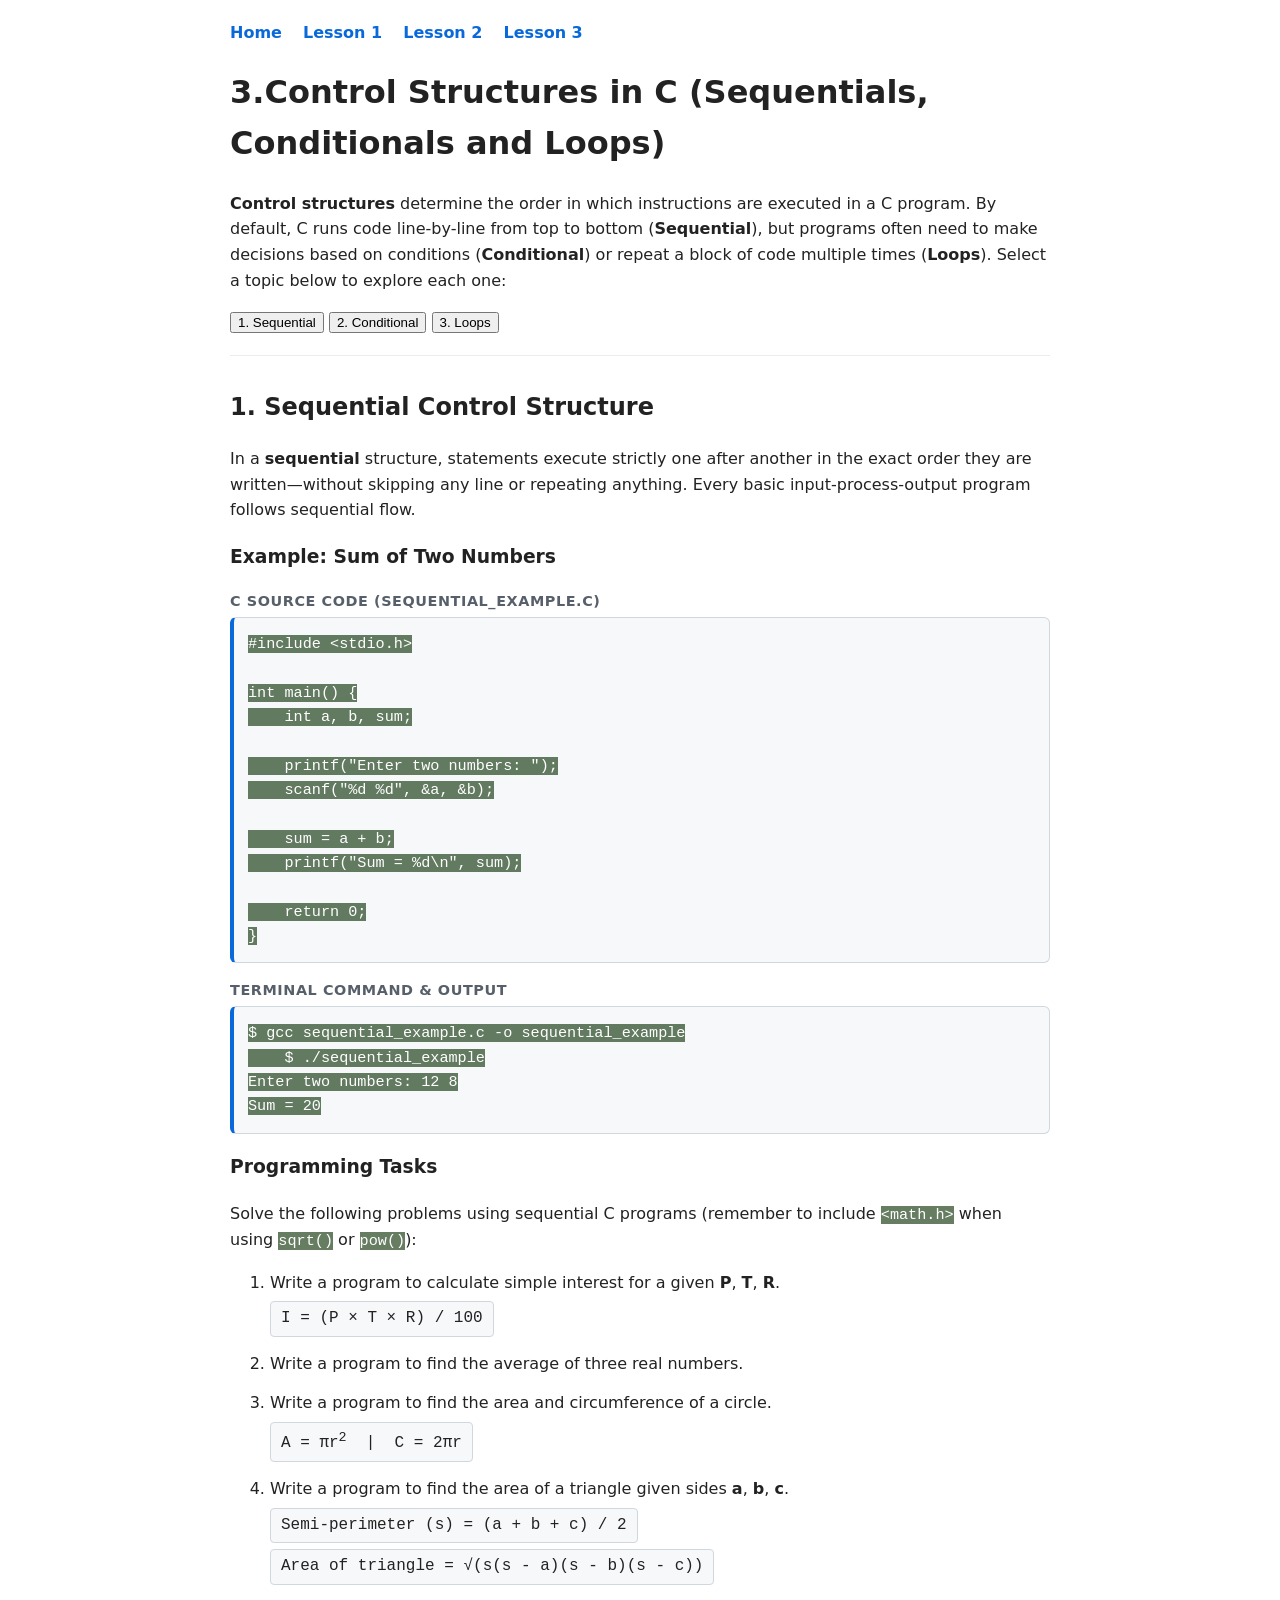
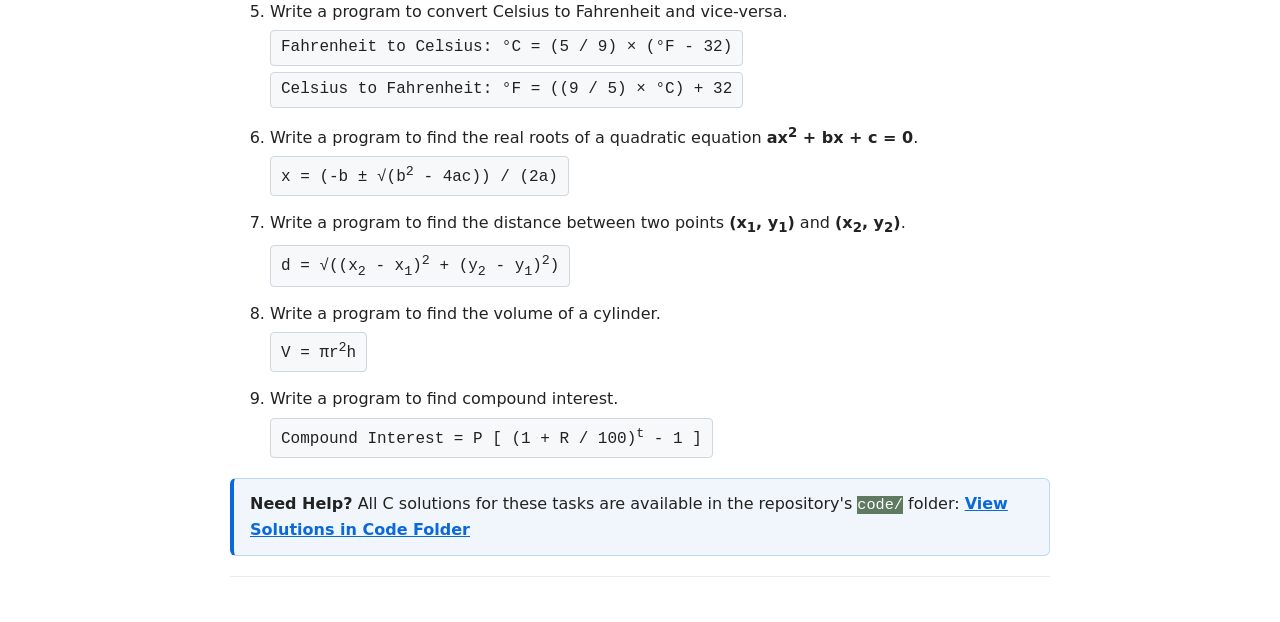
==== constructs.html @ 7925d6bd "Files for sequential programs" ====
<html lang="en">
<head>
        <meta charset="UTF-8">
        <meta name="viewport" content="width=device-width, initial-scale=1.0">
        <title>Control Structures</title>
      <link rel="stylesheet" href="style.css">  
 <style>
    /* Clean styling for math formulas and solution callout box */
    .formula {
      display: inline-block;
      background-color: #f6f8fa;
      border: 1px solid #d0d7de;
      padding: 4px 10px;
      border-radius: 4px;
      font-family: Consolas, monospace;
      margin-top: 6px;
    }

    .task-list li {
      margin-bottom: 14px;
    }

    .solution-note {
      background-color: #f0f6fc;
      border: 1px solid #bdd8f8;
      border-left: 4px solid #0969da;
      padding: 12px 16px;
      border-radius: 6px;
      margin-top: 20px;
    }

    .solution-note a {
      color: #0969da;
      font-weight: 600;
    }
  </style>
</head>

<body>
    <nav>
        <a href="index.html">Home</a>
        <a href="lesson1.html">Lesson 1</a>
        <a href="variables.html">Lesson 2</a>
        <a href="constructs.html">Lesson 3</a>
    </nav>

   
        <h1>3.Control Structures in C (Sequentials, Conditionals and Loops)</h1>
    <p>
    <strong>Control structures</strong> determine the order in which instructions are executed in a C program. By default, C runs code line-by-line from top to bottom (<strong>Sequential</strong>), but programs often need to make decisions based on conditions (<strong>Conditional</strong>) or repeat a block of code multiple times (<strong>Loops</strong>). Select a topic below to explore each one:
  </p>
 

  <div class="sub-nav">
    <button class="tab-btn active" onclick="openTopic('sequential', this)">1. Sequential</button>
    <button class="tab-btn" onclick="openTopic('conditional', this)">2. Conditional</button>
    <button class="tab-btn" onclick="openTopic('loops', this)">3. Loops</button>
  </div>

<div id="sequential" class="topic-panel">
    <section></section>
  <h2>1. Sequential Control Structure</h2>
      <p>
        In a <strong>sequential</strong> structure, statements execute strictly one after another in the exact order they are written—without skipping any line or repeating anything. Every basic input-process-output program follows sequential flow.
      </p>

<h3>Example: Sum of Two Numbers</h3>
      <div class="box-label">C Source Code (sequential_example.c)</div>
      <pre class="code-box"><code>#include &lt;stdio.h&gt;

int main() {
    int a, b, sum;

    printf("Enter two numbers: ");
    scanf("%d %d", &amp;a, &amp;b);

    sum = a + b;
    printf("Sum = %d\n", sum);

    return 0;
}</code></pre>

<div class="box-label">Terminal Command &amp; Output</div>

<pre class="code-box"><code>$ gcc sequential_example.c -o sequential_example
    $ ./sequential_example
Enter two numbers: 12 8
Sum = 20</code></pre>
    </section>

    <!-- Programming Tasks for Sequential -->
    <section>
        <h3>Programming Tasks</h3>
        <p>Solve the following problems using sequential C programs (remember to include <code>&lt;math.h&gt;</code> when using <code>sqrt()</code> or <code>pow()</code>):</p>

       <ol class="task-list">
<li>
          Write a program to calculate simple interest for a given <strong>P</strong>, <strong>T</strong>, <strong>R</strong>.<br>
          <span class="formula">I = (P &times; T &times; R) / 100</span>
        </li>

        <li>
          Write a program to find the average of three real numbers.
        </li>

        <li>
          Write a program to find the area and circumference of a circle.<br>
          <span class="formula">A = &pi;r<sup>2</sup> &nbsp;|&nbsp; C = 2&pi;r</span>
        </li>

        <li>
            Write a program to find the area of a triangle given sides <strong>a</strong>, <strong>b</strong>, <strong>c</strong>.<br>
          <span class="formula">Semi-perimeter (s) = (a + b + c) / 2</span><br>
          <span class="formula">Area of triangle = &radic;(s(s - a)(s - b)(s - c))</span>
        </li>

        <li>
        Write a program to convert Celsius to Fahrenheit and vice-versa.<br>
          <span class="formula">Fahrenheit to Celsius: &deg;C = (5 / 9) &times; (&deg;F - 32)</span><br>
          <span class="formula">Celsius to Fahrenheit: &deg;F = ((9 / 5) &times; &deg;C) + 32</span>
        </li>

        <li>
          Write a program to find the real roots of a quadratic equation <strong>ax<sup>2</sup> + bx + c = 0</strong>.<br>
          <span class="formula">x = (-b &plusmn; &radic;(b<sup>2</sup> - 4ac)) / (2a)</span>
        </li>

        <li>
          Write a program to find the distance between two points <strong>(x<sub>1</sub>, y<sub>1</sub>)</strong> and <strong>(x<sub>2</sub>, y<sub>2</sub>)</strong>.<br>
          <span class="formula">d = &radic;((x<sub>2</sub> - x<sub>1</sub>)<sup>2</sup> + (y<sub>2</sub> - y<sub>1</sub>)<sup>2</sup>)</span>
        </li>

        <li>
          Write a program to find the volume of a cylinder.<br>
          <span class="formula">V = &pi;r<sup>2</sup>h</span>
        </li>

        <li>
          Write a program to find compound interest.<br>
          <span class="formula">Compound Interest = P [ (1 + R / 100)<sup>t</sup> - 1 ]</span>
        </li>

       </ol>

       <div class="solution-note">
        <strong>Need Help?</strong> All C solutions for these tasks are available in the repository's <code>code/</code> folder:
        <a href="" target="_blank">View Solutions in Code Folder</a>
      </div>
      </section>
      
    </div>

      <!--Panel 2: Conditional Statements(hidden until clicked)-->
<div id="conditional" class="topic-panel" style="display: none;">
    <section>
        <h2>2. Conditional Control Structure</h2>
      <p>
        <strong>Conditional</strong> statements (<code>if</code>, <code>else if</code>, <code>else</code>, and <code>switch</code>) let your program make decisions and run different blocks of code depending on whether a condition is True or False.
      </p>
<h3>Example: Check Even or Odd</h3>
<div class="box-label">C Source Code (conditional_example.c)</div>
<pre class="code-box"><code>#include &lt;stdio.h&gt;

int main(void) {
    int num;

    printf("Enter an integer: ");
    scanf("%d", &amp;num);

    if (num % 2 == 0) {
        printf("%d is Even.\n", num);
    } else {
        printf("%d is Odd.\n", num);
    }

    return 0;
}</code></pre>

<div class="box-label">Terminal Command &amp; Output</div>
      <pre class="output-box"><code>$ gcc -Wall -Wextra conditional_example.c -o conditional_example
$ ./conditional_example
Enter an integer: 17
17 is Odd.</code></pre>

    </section>
 <section>
    <h2>Programming Tasks (Conditional)</h2>
    <p>><em>Conditional Practice Questions to be loaded here.</em></p>

    <div class="solution-note">
        <strong>Need help?</strong> All C solutions are available in the repository's <code>code/</code> folder:
        <a href="" target="_blank">View Solutions in Code Folder</a>
      </div>

 </section>  
 </div> 
 <script>
    function openTopic(topicId, clickedButton) {
      const panels = document.querySelectorAll('.topic-panel');
      panels.forEach(panel => {
        panel.style.display = 'none';
      });

      const buttons = document.querySelectorAll('.tab-btn');
      buttons.forEach(btn => {
        btn.classList.remove('active');
      });

      document.getElementById(topicId).style.display = 'block';
      clickedButton.classList.add('active');
    }
 </script>
</body>
</html>
---- style.css ----
body{
       font-family: system-ui, -apple-system, sans-serif;
  line-height: 1.6;
  color: #222222;
  max-width: 820px;        /* Keeps text lines at a comfortable reading width */
  margin: 0 auto;          /* Centers the page on large screens */
  padding: 20px;
  background-color: #ffffff;
    }

    .nav{
        background-color: #f4f6f8;
        padding: 10px 12px;
        border-radius: 6px;
        margin-bottom: 20px;
        border: 1px solid #d0d7de;
    }

    nav a {
  text-decoration: none;
  color: #0969da;
  font-weight: 600;
  margin-right: 16px;
}

nav a:hover{
    text-decoration: underline;
}

section {
  margin-bottom: 32px;
  padding-bottom: 20px;
  border-bottom: 1px solid #eaecef;
}

.box-label{
    font-size: 0.9rem;
    font-weight: 700;
    text-transform: uppercase;
  letter-spacing: 0.04em;
  margin-top: 16px;
  margin-bottom: 4px;
  color: #57606a;
}

pre.code-box{
    background-color: #f6f8fa;
  border: 1px solid #d0d7de;
  border-left: 4px solid #0969da; /* Blue accent bar on the left */
  border-radius: 6px;
  padding: 14px;
  overflow-x: auto;               /* Adds horizontal scroll if a line is long */
  margin-top: 0;
}

pre.output-box{
    background-color: #1e1e1e;
  color: #d4d4d4;
  border-left: 4px solid #2da44e; /* Green accent bar on the left */
  border-radius: 6px;
  padding: 14px;
  overflow-x: auto;
  margin-top: 0;
}

code {
    font-family: "Fira Code", Consolas, monospace;
    font-size: 0.95rem;
    
    background-color: rgba(12, 49, 6, 0.626);
    color: white;
}

table{
  width: 100%;
  border-collapse: collapse;
  margin: 16px 0;
}

th, td {
  border: 1px solid #d0d7de;
  padding: 10px 12px;
  text-align: left;
}

th {
  background-color: #f6f8fa;
  font-weight: 600;
}
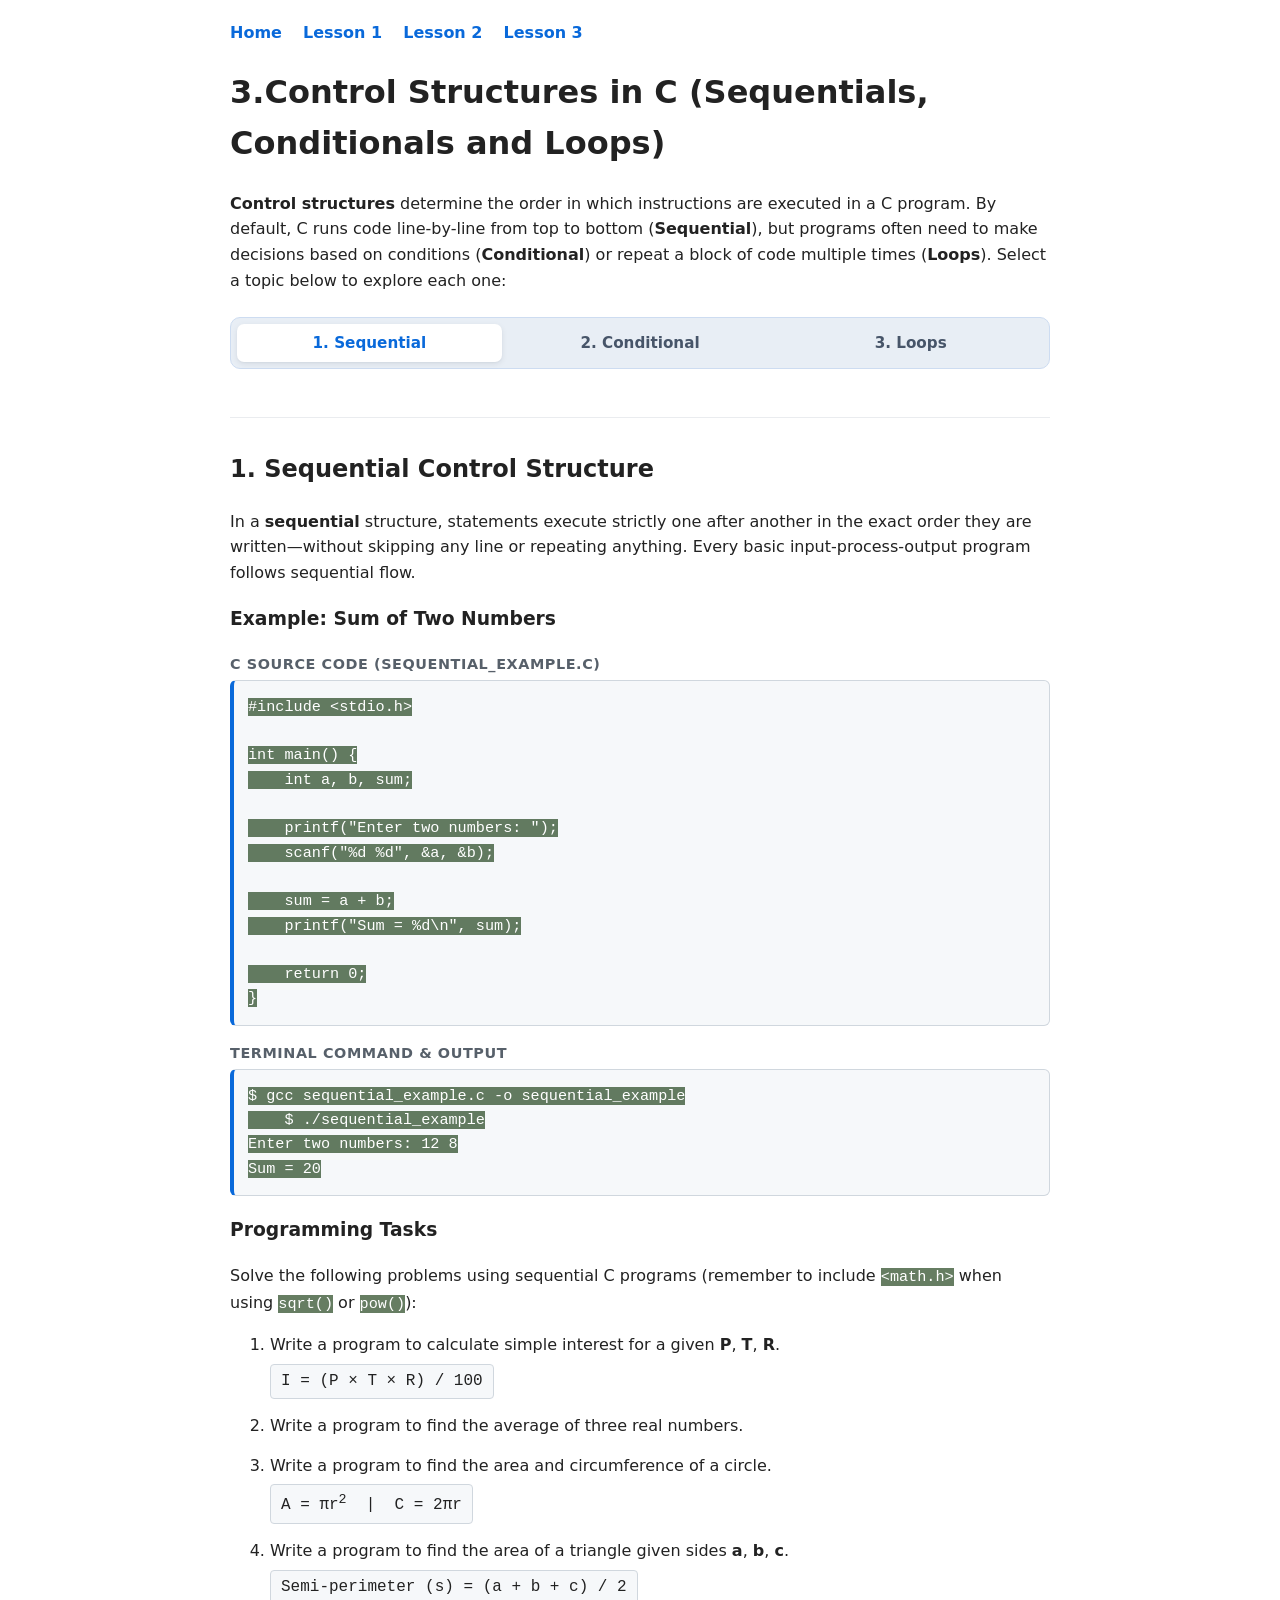
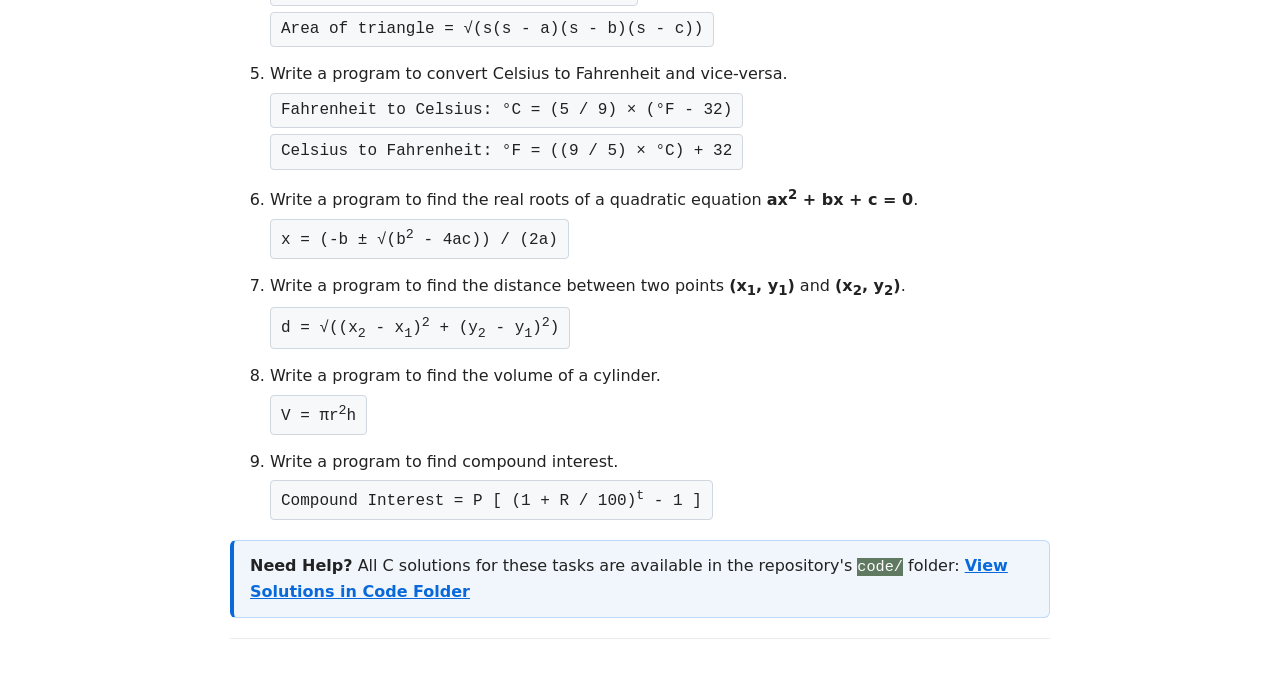
==== commit a47ca01b: "Added conditional and looping questions and codes + some UI changes" ====
--- a/constructs.html
+++ b/constructs.html
@@ -144,7 +144,7 @@
 
        <div class="solution-note">
         <strong>Need Help?</strong> All C solutions for these tasks are available in the repository's <code>code/</code> folder:
-        <a href="" target="_blank">View Solutions in Code Folder</a>
+        <a href="https://github.com/Sangam067/C-learning-Guide/tree/main/code" target="_blank">View Solutions in Code Folder</a>
       </div>
       </section>
       
@@ -185,15 +185,97 @@
     </section>
  <section>
     <h2>Programming Tasks (Conditional)</h2>
-    <p>><em>Conditional Practice Questions to be loaded here.</em></p>
+     <p>Solve the following decision-making problems using <code>if / else</code> or <code>switch</code> statements:</p>
+  <OL CLASS="task-list">
+     <li>
+      Write a program to check whether a given integer is <strong>positive, negative, or zero</strong>.
+    </li>
+     <li>
+          Write a program to find the <strong>largest among three numbers</strong> entered by the user.
+    </li>
+    <li>
+          Write a program to check whether a given year is a <strong>leap year</strong> or not.<br>
+          <span class="formula">Hint: Divisible by 400, OR divisible by 4 and not divisible by 100</span>
+        </li>
+        <li>
+          Write a program to check whether an entered alphabet character is a <strong>vowel or a consonant</strong>.
+        </li>
+        <li>
+          Write a simple calculator program using a <code>switch</code> statement that takes an operator (<code>+</code>, <code>-</code>, <code>*</code>, <code>/</code>) and two numbers, then prints the result.
+        </li>
+
+  </OL>
 
     <div class="solution-note">
         <strong>Need help?</strong> All C solutions are available in the repository's <code>code/</code> folder:
-        <a href="" target="_blank">View Solutions in Code Folder</a>
+        <a href="https://github.com/Sangam067/C-learning-Guide/tree/main/code" target="_blank">View Solutions in Code Folder</a>
       </div>
-
  </section>  
+
+ 
+ </section>
  </div> 
+ 
+  <!--Panel 3: Loops(hidden until clicked)-->
+<div id="loops" class="topic-panel" style="display: none;">
+    <section>
+        <h2>3. Loop Control Structure</h2>
+      <p>
+        <strong>Loops</strong> (<code>for</code>, <code>while</code>, and <code>do-while</code>) repeat a block of code automatically until a stopping condition is met.
+      </p>
+
+      <h3>Example: Print Numbers from 1 to 5</h3>
+      <div class="box-label">C Source Code (loop_example.c)</div>
+      <pre class="code-box"><code>#include &lt;stdio.h&gt;
+
+int main(void) {
+    for (int i = 1; i &lt;= 5; i++) {
+        printf("%d ", i);
+    }
+    printf("\n");
+
+    return 0;
+}</code></pre>
+
+ <div class="box-label">Terminal Command &amp; Output</div>
+      <pre class="output-box"><code>$ gcc -Wall -Wextra loop_example.c -o loop_example
+$ ./loop_example
+1 2 3 4 5</code></pre>
+    </section>
+
+<section>
+  <h2>Programming Tasks (Loops)</h2>
+  <p>Solve the following repetition problems using <code>for</code>, <code>while</code>, or <code>do-while</code> loops:</p>
+  <ol class="task-list">
+    <li>
+          Write a program to calculate the <strong>sum of the first N natural numbers</strong>.<br>
+          <span class="formula">Sum = 1 + 2 + 3 + ... + N</span>
+        </li>
+
+        <li>
+          Write a program to find the <strong>factorial</strong> of a given positive integer.<br>
+          <span class="formula">N! = 1 &times; 2 &times; 3 &times; ... &times; N</span>
+        </li>
+        <li>
+          Write a program to display the <strong>multiplication table</strong> of a given number from 1 to 10.
+        </li>
+        <li>
+          Write a program to <strong>reverse a given integer</strong> using a <code>while</code> loop (for example, input <code>1234</code> gives output <code>4321</code>).
+        </li>
+        <li>
+          Write a program to check whether a given positive integer is a <strong>prime number</strong> or not.
+        </li>
+  </ol>
+
+  <div class`="solution-note">
+        <strong>Need help?</strong> All C solutions are available in the repository's <code>code/</code> folder:
+        <a href="https://github.com/Sangam067/C-learning-Guide/tree/main/code" target="_blank">View Solutions in Code Folder</a>
+      </div>
+
+
+</section>
+
+    </div>
  <script>
     function openTopic(topicId, clickedButton) {
       const panels = document.querySelectorAll('.topic-panel');
@@ -211,4 +293,4 @@
     }
  </script>
 </body>
-</html>      +</html>       
--- a/style.css
+++ b/style.css
@@ -86,4 +86,48 @@
 th {
   background-color: #f6f8fa;
   font-weight: 600;
+}
+
+sub-nav{
+  display: flex;
+  gap: 8px;
+  margin: 20px 0 24px 0;
+  border-bottom: 2px solid #d0d7de;
+  padding-bottom: 10px;
+}
+
+.tab-btn {
+  flex: 1;                          /* Makes all 3 buttons equal width */
+  background-color: transparent;
+  color: #475569;
+  border: none;
+  padding: 10px 16px;
+  border-radius: 7px;
+  font-family: inherit;
+  font-size: 0.95rem;
+  font-weight: 600;
+  cursor: pointer;
+  transition: all 0.2s ease;        /* Smooth color and shadow transition */
+}
+
+.tab-btn:hover{
+ color: #0f172a;
+  background-color: rgba(255, 255, 255, 0.65);
+}
+
+.tab-btn.active{
+ background-color: #ffffff;
+  color: #0969da;
+  box-shadow: 0 2px 6px rgba(15, 23, 42, 0.08), 0 1px 2px rgba(15, 23, 42, 0.04);
+}
+
+.sub-nav{
+  display:flex;
+  align-items: center;
+  gap: 6px;
+  background-color: #e8eef5;
+  padding:6px;
+  border-radius: 10px;
+  border: 1px solid #cddcf1;
+  margin: 24px 0 28px 0;
 }
